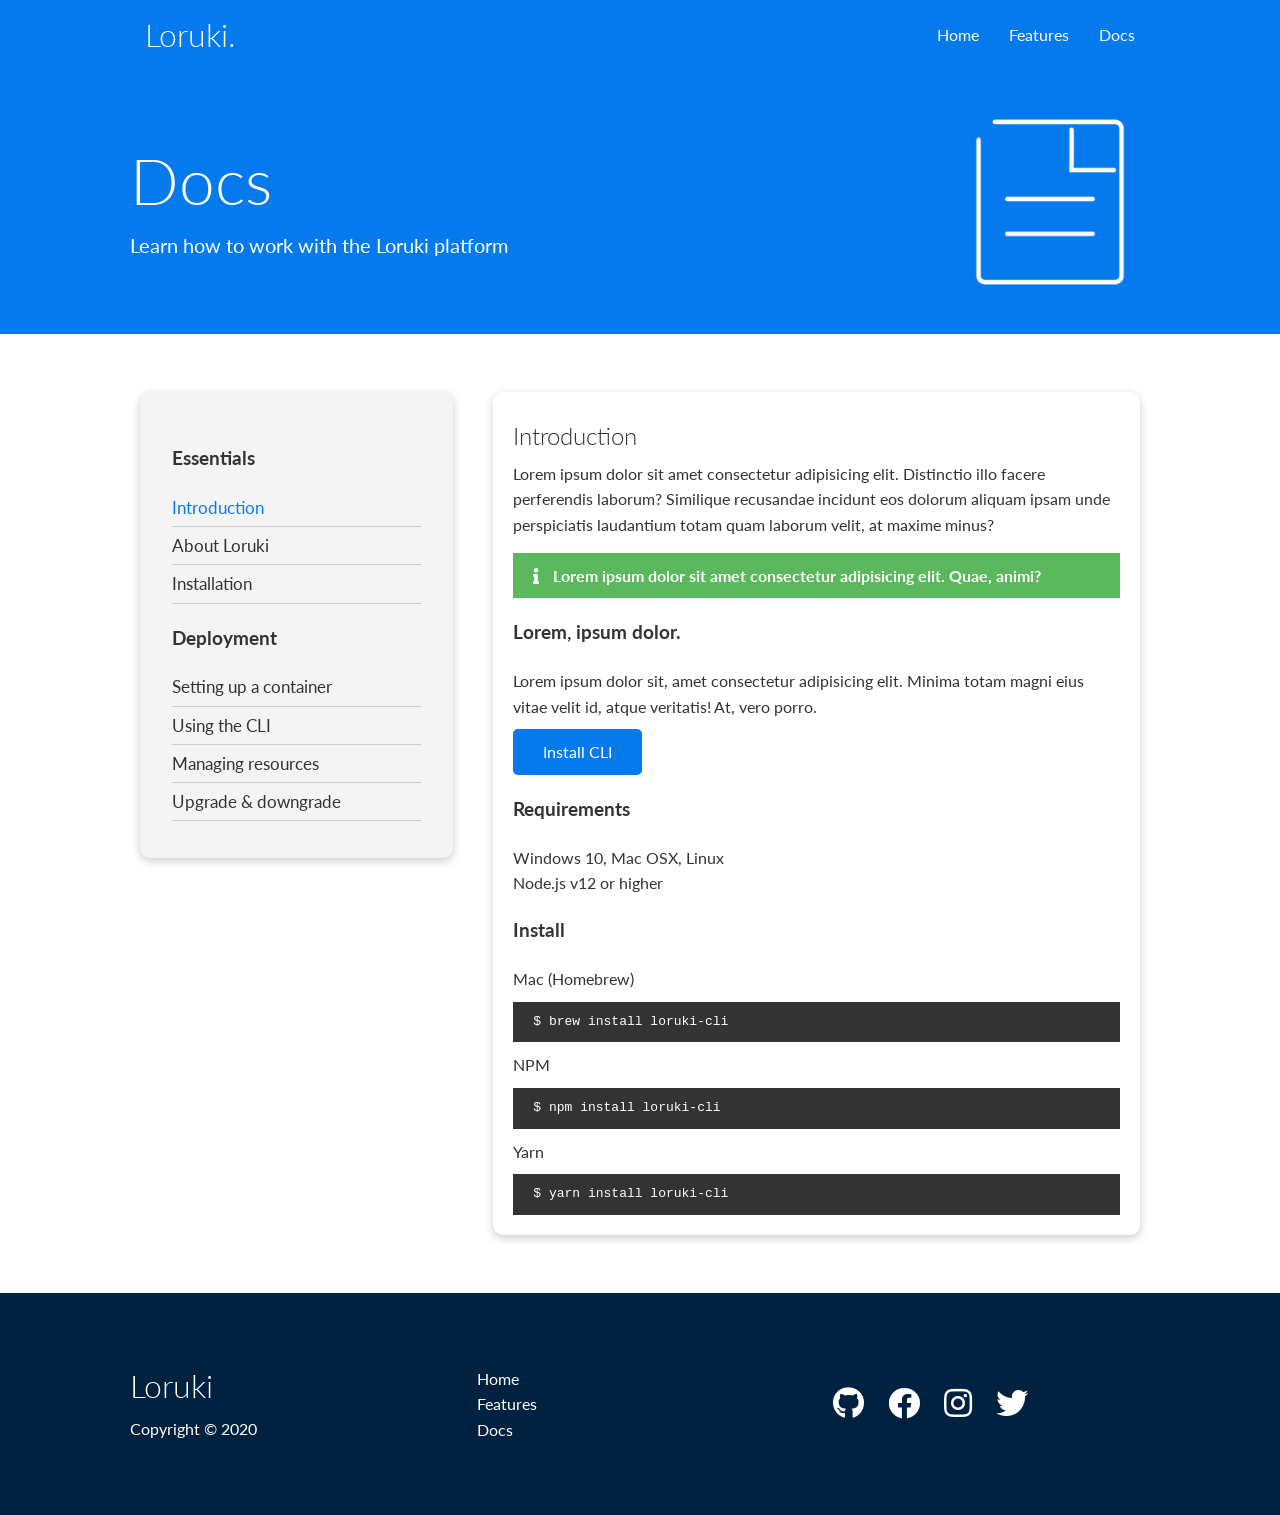
==== frontend/docs.html @ 19492dc1 "Initial project structure" ====
<!DOCTYPE html>
<html lang="en">
<head>
    <meta charset="UTF-8">
    <meta name="viewport" content="width=device-width, initial-scale=1.0">
    <link rel="stylesheet" href="https://cdnjs.cloudflare.com/ajax/libs/font-awesome/5.15.1/css/all.min.css" integrity="sha512-+4zCK9k+qNFUR5X+cKL9EIR+ZOhtIloNl9GIKS57V1MyNsYpYcUrUeQc9vNfzsWfV28IaLL3i96P9sdNyeRssA==" crossorigin="anonymous" />
    <link rel="stylesheet" href="css/utilities.css">
    <link rel="stylesheet" href="css/style.css">
    <title>Loruki | Cloud Hosting For Everyone</title>
</head>
<body>
    <!-- Navbar -->
    <div class="navbar">
        <div class="container flex">
             <h1 class="logo"><a href="index.html">Loruki.</a></h1>
            <nav>
                <ul>
                    <li><a href="index.html">Home</a></li>
                    <li><a href="features.html">Features</a></li>
                    <li><a href="docs.html">Docs</a></li>
                </ul>
            </nav>
        </div>
    </div>

    <!-- Head -->
    <section class="docs-head bg-primary py-3">
        <div class="container grid">
            <div>
                <h1 class="xl">Docs</h1>
                <p class="lead">
                    Learn how to work with the Loruki platform
                </p>
            </div>
            <img src="images/docs.png" alt="">
        </div>
    </section>

    <!-- Docs main -->
    <section class="docs-main my-4">
        <div class="container grid">
            <div class="card bg-light p-3">
                <h3 class="my-2">Essentials</h3>
                <nav>
                    <ul>
                        <li><a class="text-primary" href="#">Introduction</a></li>
                        <li><a href="#">About Loruki</a></li>
                        <li><a href="#">Installation</a></li>
                    </ul>
                </nav>

                <h3 class="my-2">Deployment</h3>
                <nav>
                    <ul>
                        <li><a href="#">Setting up a container</a></li>
							<li><a href="#">Using the CLI</a></li>
							<li><a href="#">Managing resources</a></li>
							<li><a href="#">Upgrade & downgrade</a></li>
                    </ul>
                </nav>
            </div>
            <div class="card">
                <h2>Introduction</h2>
                <p>Lorem ipsum dolor sit amet consectetur adipisicing elit. Distinctio illo facere perferendis laborum? Similique recusandae incidunt eos dolorum aliquam ipsam unde perspiciatis laudantium totam quam laborum velit, at maxime minus?</p>

                <div class="alert alert-success">
                    <i class="fas fa-info"></i> Lorem ipsum dolor sit amet consectetur adipisicing elit. Quae, animi?
                </div>

                <h3>Lorem, ipsum dolor.</h3>
                <p>Lorem ipsum dolor sit, amet consectetur adipisicing elit. Minima totam magni eius vitae velit id, atque veritatis! At, vero porro.</p>
                <a href="#" class="btn btn-primary">Install CLI</a>

                <h3>Requirements</h3>
                <ul>
                    <li>Windows 10, Mac OSX, Linux</li>
                    <li>Node.js v12 or higher</li>
                </ul>

                <h3>Install</h3>
                <p>Mac (Homebrew)</p>
                <pre><code>$ brew install loruki-cli</code></pre>
                <p>NPM</p>
                <pre><code>$ npm install loruki-cli</code></pre>
                <p>Yarn</p>
                <pre><code>$ yarn install loruki-cli</code></pre>

            </div>
        </div>
    </section>
    
    <!-- Footer -->
    <footer class="footer bg-dark py-5">
        <div class="container grid grid-3">
            <div>
                <h1>Loruki
                </h1>
                <p>Copyright &copy; 2020</p>
            </div>
            <nav>
                <ul>
                    <li><a href="index.html">Home</a></li>
                    <li><a href="features.html">Features</a></li>
                    <li><a href="docs.html">Docs</a></li>
                </ul>
            </nav>
            <div class="social">
                <a href="#"><i class="fab fa-github fa-2x"></i></a>
                <a href="#"><i class="fab fa-facebook fa-2x"></i></a>
                <a href="#"><i class="fab fa-instagram fa-2x"></i></a>
                <a href="#"><i class="fab fa-twitter fa-2x"></i></a>
            </div>
        </div>
    </footer>
</body>
</html>
---- frontend/css/utilities.css ----
.container {
  max-width: 1100px;
  margin: 0 auto;
  overflow: auto;
  padding: 0 40px;
}

.card {
  background-color: #fff;
  color: #333;
  border-radius: 10px;
  box-shadow: 0 3px 10px rgba(0, 0, 0, 0.2);
  padding: 20px;
  margin: 10px;
}

.btn {
  display: inline-block;
  padding: 10px 30px;
  cursor: pointer;
  background: var(--primary-color);
  color: #fff;
  border: none;
  border-radius: 5px;
}

.btn-outline {
  background-color: transparent;
  border: 1px #fff solid;
}

.btn:hover {
  transform: scale(0.98);
}

/* Backgrounds & colored buttons */
.bg-primary,
.btn-primary {
  background-color: var(--primary-color);
  color: #fff;
}

.bg-secondary,
.btn-secondary {
  background-color: var(--secondary-color);
  color: #fff;
}

.bg-dark,
.btn-dark {
  background-color: var(--dark-color);
  color: #fff;
}

.bg-light,
.btn-light {
  background-color: var(--light-color);
  color: #333;
}

.bg-primary a,
.btn-primary a,
.bg-secondary a,
.btn-secondary a,
.bg-dark a,
.btn-dark a {
  color: #fff;
}

/* Text colors */
.text-primary {
  color: var(--primary-color);
}

.text-secondary {
  color: var(--secondary-color);
}

.text-dark {
  color: var(--dark-color);
}

.text-light {
  color: var(--light-color);
}

/* Text sizes */
.lead {
  font-size: 20px;
}

.sm {
  font-size: 1rem;
}

.md {
  font-size: 2rem;
}

.lg {
  font-size: 3rem;
}

.xl {
  font-size: 4rem;
}

.text-center {
  text-align: center;
}

/* Alert */
.alert {
  background-color: var(--light-color);
  padding: 10px 20px;
  font-weight: bold;
  margin: 15px 0;
}

.alert i {
  margin-right: 10px;
}

.alert-success {
  background-color: var(--success-color);
  color: #fff;
}

.alert-error {
  background-color: var(--error-color);
  color: #fff;
}

.flex {
  display: flex;
  justify-content: center;
  align-items: center;
  height: 100%;
}

.grid {
  display: grid;
  grid-template-columns: repeat(2, 1fr);
  gap: 20px;
  justify-content: center;
  align-items: center;
  height: 100%;
}

.grid-3 {
  grid-template-columns: repeat(3, 1fr);
}

/* Margin */
.my-1 {
  margin: 1rem 0;
}

.my-2 {
  margin: 1.5rem 0;
}

.my-3 {
  margin: 2rem 0;
}

.my-4 {
  margin: 3rem 0;
}

.my-5 {
  margin: 4rem 0;
}

.m-1 {
  margin: 1rem;
}

.m-2 {
  margin: 1.5rem;
}

.m-3 {
  margin: 2rem;
}

.m-4 {
  margin: 3rem;
}

.m-5 {
  margin: 4rem;
}

/* Padding */
.py-1 {
  padding: 1rem 0;
}

.py-2 {
  padding: 1.5rem 0;
}

.py-3 {
  padding: 2rem 0;
}

.py-4 {
  padding: 3rem 0;
}

.py-5 {
  padding: 4rem 0;
}

.p-1 {
  padding: 1rem;
}

.p-2 {
  padding: 1.5rem;
}

.p-3 {
  padding: 2rem;
}

.p-4 {
  padding: 3rem;
}

.p-5 {
  padding: 4rem;
}
---- frontend/css/style.css ----
@import url('https://fonts.googleapis.com/css2?family=Lato:wght@300&display=swap');

:root {
  --primary-color: #047aed;
  --secondary-color: #1c3fa8;
  --dark-color: #002240;
  --light-color: #f4f4f4;
  --success-color: #5cb85c;
  --error-color: #d9534f;
}

* {
  box-sizing: border-box;
  padding: 0;
  margin: 0;
}

body {
  font-family: 'Lato', sans-serif;
  color: #333;
  line-height: 1.6;
}

ul {
  list-style-type: none;
}

a {
  text-decoration: none;
  color: #333;
}
h1,
h2 {
  font-weight: 300;
  line-height: 1.2;
  margin: 10px 0;
}

p {
  margin: 10px 0;
}

img {
  width: 100%;
}

code,
pre {
  background: #333;
  color: #fff;
  padding: 10px;
}

.hidden {
  visibility: hidden;
  height: 0;
}

/* Navbar */
.navbar {
  background-color: var(--primary-color);
  color: #fff;
  height: 70px;
}

.navbar ul {
  display: flex;
}

.navbar a {
  color: #fff;
  padding: 10px;
  margin: 0 5px;
}

.navbar ul a:hover {
  border-bottom: 2px #fff solid;
}

.navbar .flex {
  justify-content: space-between;
}

/* Showcase */
.showcase {
  height: 400px;
  background-color: var(--primary-color);
  color: #fff;
  position: relative;
}

.showcase h1 {
  font-size: 40px;
}

.showcase p {
  margin: 20px 0;
}

.showcase .grid {
  overflow: visible;
  grid-template-columns: 55% auto;
  gap: 30px;
}

.showcase-text {
  animation: slideInFromLeft 1s ease-in;
}

.showcase-form {
  position: relative;
  top: 60px;
  height: 350px;
  width: 400px;
  padding: 40px;
  z-index: 100;
  justify-self: flex-end;
  animation: slideInFromRight 1s ease-in;
}

.showcase-form .form-control {
  margin: 30px 0;
}

.showcase-form input[type='text'],
.showcase-form input[type='email'] {
  border: 0;
  border-bottom: 1px solid #b4becb;
  width: 100%;
  padding: 3px;
  font-size: 16px;
}

.showcase-form input:focus {
  outline: none;
}

.showcase::before,
.showcase::after {
  content: '';
  position: absolute;
  height: 100px;
  bottom: -70px;
  right: 0;
  left: 0;
  background: #fff;
  transform: skewY(-3deg);
  -webkit-transform: skewY(-3deg);
  -moz-transform: skewY(-3deg);
  -ms-transform: skewY(-3deg);
}

/* Stats */
.stats {
  padding-top: 100px;
  animation: slideInFromBottom 1s ease-in;
}

.stats-heading {
  max-width: 500px;
  margin: auto;
}

.stats .grid h3 {
  font-size: 35px;
}

.stats .grid p {
  font-size: 20px;
  font-weight: bold;
}

/* Cli */
.cli .grid {
  grid-template-columns: repeat(3, 1fr);
  grid-template-rows: repeat(2, 1fr);
}

.cli .grid > *:first-child {
  grid-column: 1 / span 2;
  grid-row: 1 / span 2;
}

/* Cloud */
.cloud .grid {
  grid-template-columns: 4fr 3fr;
}

/* Languages */

.languages .flex {
  flex-wrap: wrap;
}

.languages .card {
  text-align: center;
  margin: 18px 10px 40px;
  transition: transform 0.2s ease-in;
}

.languages .card h4 {
  font-size: 20px;
  margin-bottom: 10px;
}

.languages .card:hover {
  transform: translateY(-15px);
}

/* Features */
.features-head img,
.docs-head img {
  width: 200px;
  justify-self: flex-end;
}

.features-sub-head img {
  width: 300px;
  justify-self: flex-end;
}

.features-main .card > i {
  margin-right: 20px;
}

.features-main .grid {
  padding: 30px;
}

.features-main .grid > *:first-child {
  grid-column: 1 / span 3;
}

.features-main .grid > *:nth-child(2) {
  grid-column: 1 / span 2;
}

/* Docs */
.docs-main h3 {
  margin: 20px 0;
}

.docs-main .grid {
  grid-template-columns: 1fr 2fr;
  align-items: flex-start;
}

.docs-main nav li {
  font-size: 17px;
  padding-bottom: 5px;
  margin-bottom: 5px;
  border-bottom: 1px #ccc solid;
}

.docs-main a:hover {
  font-weight: bold;
}

/* Footer */
.footer .social a {
  margin: 0 10px;
}

.fa-github:hover {
  color: #000000;
}

.fa-facebook:hover {
  color: #1773EA;
}

.fa-instagram:hover {
  color: #B32E87;
}

.fa-twitter:hover {
  color: #1C9CEA;
}

/* Animations */
@keyframes slideInFromLeft {
  0% {
    transform: translateX(-100%);
  }

  100% {
    transform: translateX(0);
  }
}

@keyframes slideInFromRight {
  0% {
    transform: translateX(100%);
  }

  100% {
    transform: translateX(0);
  }
}

@keyframes slideInFromTop {
  0% {
    transform: translateY(-100%);
  }

  100% {
    transform: translateX(0);
  }
}

@keyframes slideInFromBottom {
  0% {
    transform: translateY(100%);
  }

  100% {
    transform: translateX(0);
  }
}
@media (max-width: 1000px){

  .showcase-form{
    width: 340px;
  }
}

/* Tablets and under */
@media (max-width: 768px) {
  .grid,
  .showcase .grid,
  .stats .grid,
  .cli .grid,
  .cloud .grid,
  .features-main .grid,
  .docs-main .grid {
    grid-template-columns: 1fr;
    grid-template-rows: 1fr;
  }

  .showcase {
    height: auto;
  }

  .showcase-text {
    text-align: center;
    margin-top: 40px;
    animation: slideInFromTop 1s ease-in;
  }

  .showcase-form {
    justify-self: center;
    margin: auto;
    animation: slideInFromBottom 1s ease-in;
  }

  .cli .grid > *:first-child {
    grid-column: 1;
    grid-row: 1;
  }

  .features-head,
  .features-sub-head,
  .docs-head {
    text-align: center;
  }

  .features-head img,
  .features-sub-head img,
  .docs-head img {
    justify-self: center;
  }

  .features-main .grid > *:first-child,
  .features-main .grid > *:nth-child(2) {
    grid-column: 1;
  }
}




/* Mobile */
@media (max-width: 500px) {
  .navbar {
    height: 110px;
  }

  .navbar .flex {
    flex-direction: column;
  }

  .navbar ul {
    padding: 10px;
    background-color: rgba(0, 0, 0, 0.1);
  }
  
  .showcase-form {
    width: 300px;
  }

}
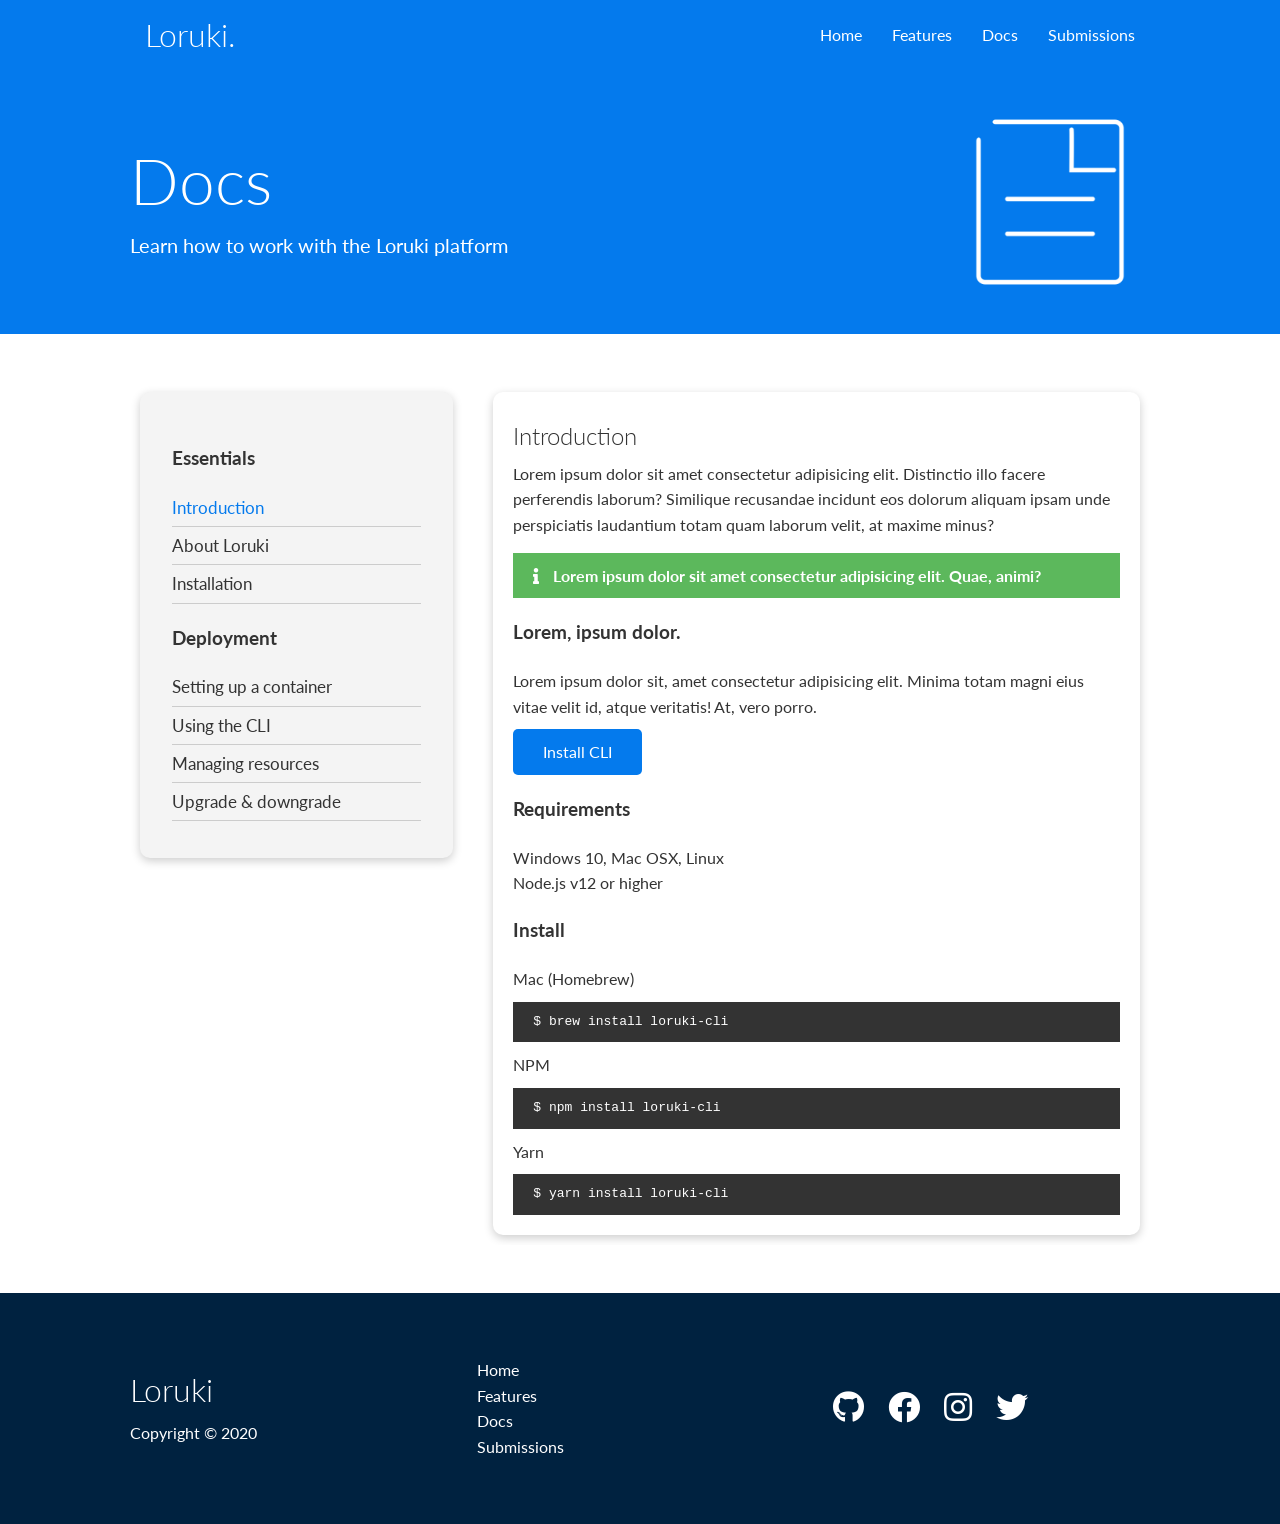
==== commit bbc16695: "Capstone Architecture Report & Technical Documentation" ====
--- a/frontend/docs.html
+++ b/frontend/docs.html
@@ -18,6 +18,7 @@
                     <li><a href="index.html">Home</a></li>
                     <li><a href="features.html">Features</a></li>
                     <li><a href="docs.html">Docs</a></li>
+                    <li><a href="submissions.html">Submissions</a></li>
                 </ul>
             </nav>
         </div>
@@ -102,6 +103,7 @@
                     <li><a href="index.html">Home</a></li>
                     <li><a href="features.html">Features</a></li>
                     <li><a href="docs.html">Docs</a></li>
+                    <li><a href="submissions.html">Submissions</a></li>
                 </ul>
             </nav>
             <div class="social">
--- a/frontend/css/style.css
+++ b/frontend/css/style.css
@@ -399,3 +399,215 @@
   }
 
 }
+
+/* ── Submissions Page Styles ───────────────────────────────────────── */
+.submissions-section {
+  padding: 30px 0;
+  min-height: 500px;
+  background-color: #f8f9fa;
+}
+
+.submissions-toolbar {
+  display: flex;
+  flex-wrap: wrap;
+  justify-content: space-between;
+  align-items: center;
+  gap: 15px;
+  margin-bottom: 25px;
+  padding: 15px 20px;
+  background: #fff;
+  border-radius: 10px;
+  box-shadow: 0 3px 10px rgba(0, 0, 0, 0.08);
+}
+
+.search-box {
+  position: relative;
+  flex: 1;
+  min-width: 240px;
+}
+
+.search-box input {
+  width: 100%;
+  padding: 10px 15px 10px 40px;
+  border: 1px solid #ccc;
+  border-radius: 20px;
+  font-size: 15px;
+  outline: none;
+  transition: border-color 0.3s;
+}
+
+.search-box input:focus {
+  border-color: var(--primary-color);
+}
+
+.search-box i {
+  position: absolute;
+  left: 15px;
+  top: 50%;
+  transform: translateY(-50%);
+  color: #888;
+}
+
+.view-switcher {
+  display: flex;
+  align-items: center;
+  gap: 8px;
+}
+
+.view-btn {
+  background: var(--light-color);
+  color: #333;
+  border: 1px solid #ddd;
+  padding: 8px 16px;
+  border-radius: 20px;
+  cursor: pointer;
+  font-size: 14px;
+  font-weight: 600;
+  display: flex;
+  align-items: center;
+  gap: 6px;
+  transition: all 0.3s ease;
+}
+
+.view-btn:hover {
+  background: #e2e2e2;
+}
+
+.view-btn.active {
+  background: var(--primary-color);
+  color: #fff;
+  border-color: var(--primary-color);
+}
+
+.count-badge {
+  background-color: var(--secondary-color);
+  color: #fff;
+  padding: 4px 12px;
+  border-radius: 15px;
+  font-size: 13px;
+  font-weight: bold;
+}
+
+/* Card View Grid */
+.submissions-grid {
+  display: grid;
+  grid-template-columns: repeat(auto-fill, minmax(300px, 1fr));
+  gap: 20px;
+}
+
+.submission-card {
+  background: #fff;
+  border-radius: 12px;
+  padding: 20px;
+  box-shadow: 0 4px 12px rgba(0, 0, 0, 0.06);
+  transition: transform 0.2s ease, box-shadow 0.2s ease;
+}
+
+.submission-card:hover {
+  transform: translateY(-4px);
+  box-shadow: 0 8px 20px rgba(0, 0, 0, 0.12);
+}
+
+.card-header-bar {
+  display: flex;
+  justify-content: space-between;
+  align-items: center;
+  margin-bottom: 12px;
+  padding-bottom: 8px;
+  border-bottom: 1px solid #f0f0f0;
+}
+
+.card-id-tag {
+  background: var(--light-color);
+  color: var(--dark-color);
+  padding: 2px 8px;
+  border-radius: 6px;
+  font-size: 12px;
+  font-weight: bold;
+}
+
+.card-date {
+  font-size: 12px;
+  color: #777;
+}
+
+.card-body-item {
+  display: flex;
+  align-items: center;
+  gap: 10px;
+  margin-bottom: 10px;
+  font-size: 15px;
+  color: #444;
+}
+
+.card-body-item i {
+  color: var(--primary-color);
+  width: 20px;
+  text-align: center;
+}
+
+.card-body-item strong {
+  color: var(--dark-color);
+}
+
+/* Table View */
+.submissions-table-container {
+  background: #fff;
+  border-radius: 12px;
+  box-shadow: 0 4px 12px rgba(0, 0, 0, 0.06);
+  overflow-x: auto;
+}
+
+.submissions-table {
+  width: 100%;
+  border-collapse: collapse;
+  text-align: left;
+}
+
+.submissions-table th {
+  background: var(--primary-color);
+  color: #fff;
+  padding: 14px 18px;
+  font-weight: 600;
+  font-size: 14px;
+}
+
+.submissions-table th:first-child {
+  border-top-left-radius: 12px;
+}
+
+.submissions-table th:last-child {
+  border-top-right-radius: 12px;
+}
+
+.submissions-table td {
+  padding: 14px 18px;
+  border-bottom: 1px solid #eee;
+  font-size: 14px;
+  color: #333;
+}
+
+.submissions-table tr:hover {
+  background-color: #f4f8ff;
+}
+
+.submissions-table tr:last-child td {
+  border-bottom: none;
+}
+
+/* Empty / Loading State */
+.status-state {
+  text-align: center;
+  padding: 50px 20px;
+  background: #fff;
+  border-radius: 12px;
+  box-shadow: 0 4px 12px rgba(0, 0, 0, 0.06);
+  color: #666;
+}
+
+.status-state i {
+  font-size: 40px;
+  color: var(--primary-color);
+  margin-bottom: 15px;
+}
+
